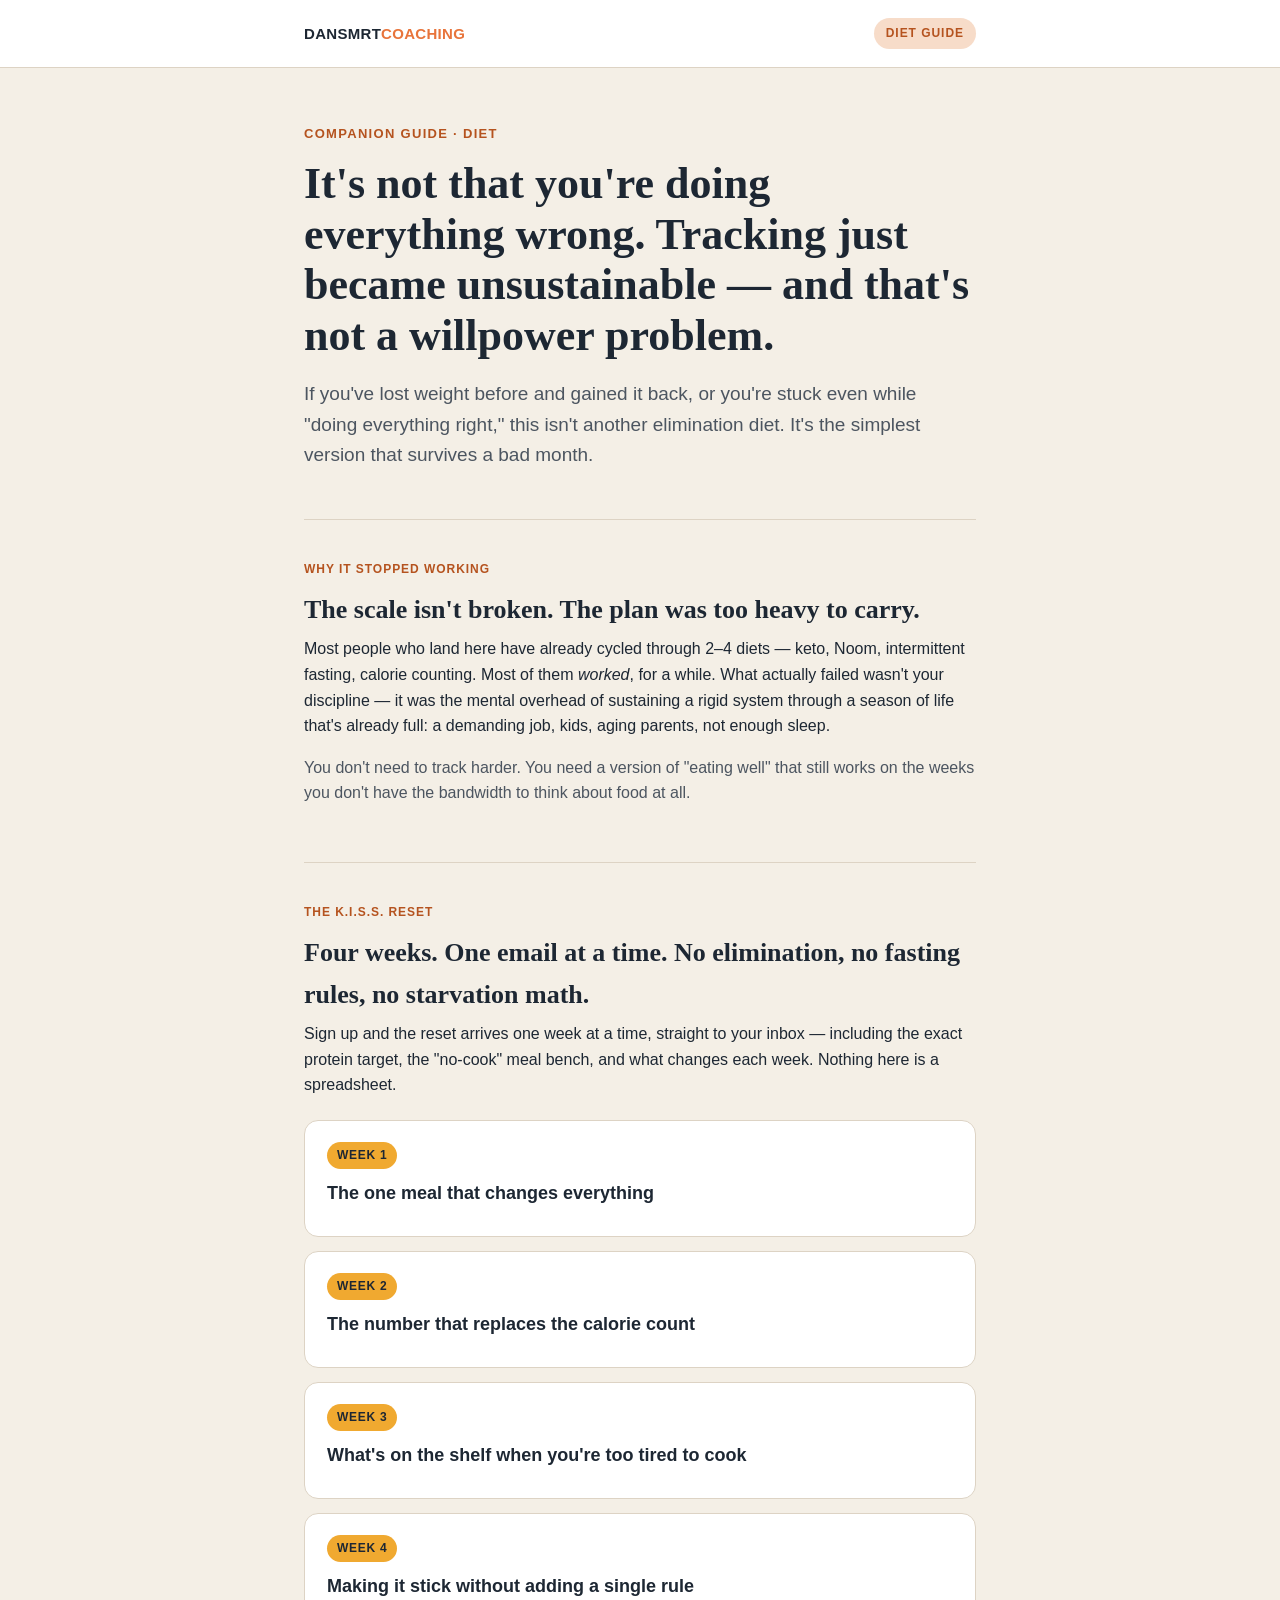
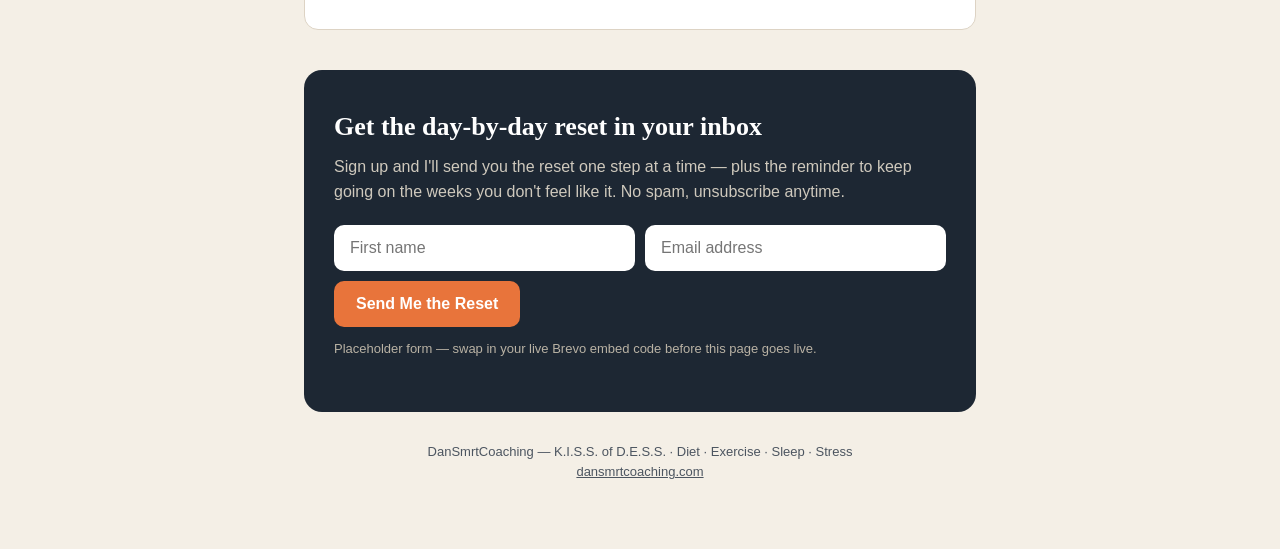
==== diet/index.html @ 99115223 "Convert pillar pages to teasers, finalize copy" ====
<!DOCTYPE html>
<html lang="en">
<head>
<meta charset="UTF-8">
<meta name="viewport" content="width=device-width, initial-scale=1.0">
<title>The 30-Day Diet Reset (After 40) | DanSmrtCoaching</title>
<meta name="description" content="It's not that you're doing everything wrong — tracking became unsustainable, not you. A simple 30-day diet reset built for real life after 40.">
<link rel="stylesheet" href="../styles.css">
</head>
<body>

<div class="topbar">
  <div class="wrap">
    <a class="brand" href="https://dansmrtcoaching.com">DanSmrt<span>Coaching</span></a>
    <span class="pillar-tag">Diet Guide</span>
  </div>
</div>

<div class="wrap">

  <section class="hero" style="border-top:none;">
    <p class="eyebrow">Companion Guide · Diet</p>
    <h1>It's not that you're doing everything wrong. Tracking just became unsustainable — and that's not a willpower problem.</h1>
    <p class="lede">If you've lost weight before and gained it back, or you're stuck even while "doing everything right," this isn't another elimination diet. It's the simplest version that survives a bad month.</p>
  </section>

  <section>
    <p class="section-kicker">Why It Stopped Working</p>
    <h2>The scale isn't broken. The plan was too heavy to carry.</h2>
    <p>Most people who land here have already cycled through 2–4 diets — keto, Noom, intermittent fasting, calorie counting. Most of them <em>worked</em>, for a while. What actually failed wasn't your discipline — it was the mental overhead of sustaining a rigid system through a season of life that's already full: a demanding job, kids, aging parents, not enough sleep.</p>
    <p class="muted">You don't need to track harder. You need a version of "eating well" that still works on the weeks you don't have the bandwidth to think about food at all.</p>
  </section>

  <section>
    <p class="section-kicker">The K.I.S.S. Reset</p>
    <h2>Four weeks. One email at a time. No elimination, no fasting rules, no starvation math.</h2>
    <p>Sign up and the reset arrives one week at a time, straight to your inbox — including the exact protein target, the "no-cook" meal bench, and what changes each week. Nothing here is a spreadsheet.</p>

    <div class="weeks">
      <div class="week-card">
        <span class="wk">Week 1</span>
        <h3>The one meal that changes everything</h3>
      </div>
      <div class="week-card">
        <span class="wk">Week 2</span>
        <h3>The number that replaces the calorie count</h3>
      </div>
      <div class="week-card">
        <span class="wk">Week 3</span>
        <h3>What's on the shelf when you're too tired to cook</h3>
      </div>
      <div class="week-card">
        <span class="wk">Week 4</span>
        <h3>Making it stick without adding a single rule</h3>
      </div>
    </div>
  </section>

  <section class="signup-box" style="border-top:none;">
    <h2>Get the day-by-day reset in your inbox</h2>
    <p class="muted">Sign up and I'll send you the reset one step at a time — plus the reminder to keep going on the weeks you don't feel like it. No spam, unsubscribe anytime.</p>

    <!-- BREVO_FORM_START
      Replace this block with the exact embed code from your Brevo signup form
      (Brevo dashboard → Contacts → Forms → Create a form → Embed).
      Suggested form fields: EMAIL, FIRSTNAME.
      Tag/list this form as "Diet Guide" so the welcome automation can send
      the right pillar's follow-up sequence.
    -->
    <form class="signup-form" action="#" method="post">
      <input type="text" name="FIRSTNAME" placeholder="First name" required>
      <input type="email" name="EMAIL" placeholder="Email address" required>
      <button type="submit" class="btn">Send Me the Reset</button>
    </form>
    <!-- BREVO_FORM_END -->

    <p class="form-note">Placeholder form — swap in your live Brevo embed code before this page goes live.</p>
  </section>

</div>

<footer>
  <div class="wrap">
    <p>DanSmrtCoaching — K.I.S.S. of D.E.S.S. · Diet · Exercise · Sleep · Stress<br>
    <a href="https://dansmrtcoaching.com">dansmrtcoaching.com</a></p>
  </div>
</footer>

</body>
</html>
---- styles.css ----
:root {
  --ink: #1d2733;
  --ink-soft: #4c5560;
  --paper: #f4efe6;
  --paper-raised: #ffffff;
  --line: #ddd3c4;
  --accent: #e8743b;
  --accent-soft: #f7dcc9;
  --accent-deep: #b5531f;
  --amber: #f0a930;
  --max: 720px;
  --radius: 14px;
}

* { box-sizing: border-box; }

html { scroll-behavior: smooth; }

body {
  margin: 0;
  background: var(--paper);
  color: var(--ink);
  font-family: -apple-system, BlinkMacSystemFont, "Segoe UI", Roboto, Helvetica, Arial, sans-serif;
  line-height: 1.6;
  -webkit-font-smoothing: antialiased;
}

.wrap {
  max-width: var(--max);
  margin: 0 auto;
  padding: 0 24px;
}

/* Top bar */
.topbar {
  padding: 18px 24px;
  border-bottom: 1px solid var(--line);
  background: var(--paper-raised);
}
.topbar .wrap { display: flex; align-items: center; justify-content: space-between; }
.brand {
  font-weight: 800;
  letter-spacing: 0.02em;
  text-decoration: none;
  color: var(--ink);
  font-size: 15px;
  text-transform: uppercase;
}
.brand span { color: var(--accent); }
.pillar-tag {
  font-size: 12px;
  font-weight: 700;
  letter-spacing: 0.08em;
  text-transform: uppercase;
  color: var(--accent-deep);
  background: var(--accent-soft);
  padding: 6px 12px;
  border-radius: 999px;
}

/* Hero */
.hero { padding: 56px 0 40px; }
.eyebrow {
  font-size: 13px;
  font-weight: 700;
  letter-spacing: 0.1em;
  text-transform: uppercase;
  color: var(--accent-deep);
  margin: 0 0 14px;
}
h1 {
  font-family: Georgia, "Times New Roman", serif;
  font-size: clamp(30px, 5vw, 44px);
  line-height: 1.15;
  margin: 0 0 18px;
  color: var(--ink);
}
.lede {
  font-size: 19px;
  color: var(--ink-soft);
  margin: 0 0 8px;
  max-width: 62ch;
}

/* Sections */
section { padding: 40px 0; border-top: 1px solid var(--line); }
h2 {
  font-family: Georgia, "Times New Roman", serif;
  font-size: 26px;
  margin: 0 0 6px;
}
.section-kicker {
  font-size: 12px;
  font-weight: 700;
  letter-spacing: 0.08em;
  text-transform: uppercase;
  color: var(--accent-deep);
  margin: 0 0 10px;
}
p { margin: 0 0 16px; }
.muted { color: var(--ink-soft); }

/* Week cards */
.weeks {
  display: grid;
  grid-template-columns: 1fr;
  gap: 14px;
  margin-top: 22px;
}
.week-card {
  background: var(--paper-raised);
  border: 1px solid var(--line);
  border-radius: var(--radius);
  padding: 20px 22px;
}
.week-card .wk {
  display: inline-block;
  font-size: 12px;
  font-weight: 800;
  letter-spacing: 0.06em;
  text-transform: uppercase;
  color: var(--ink);
  background: var(--amber);
  padding: 4px 10px;
  border-radius: 999px;
  margin-bottom: 10px;
}
.week-card h3 { margin: 0 0 8px; font-size: 18px; }
.week-card p:last-child { margin-bottom: 0; }

/* Permission list */
.permission {
  list-style: none;
  margin: 22px 0 0;
  padding: 0;
  display: grid;
  gap: 10px;
}
.permission li {
  background: var(--paper-raised);
  border: 1px solid var(--line);
  border-radius: 10px;
  padding: 12px 16px;
  display: flex;
  gap: 10px;
  align-items: baseline;
}
.permission li::before {
  content: "✕";
  color: var(--accent);
  font-weight: 800;
  flex-shrink: 0;
}

/* Signup box */
.signup-box {
  background: var(--ink);
  color: #f4efe6;
  border-radius: 18px;
  padding: 36px 30px;
  margin: 0;
}
.signup-box h2 { color: #fff; }
.signup-box .muted { color: #cfc9bd; }
.signup-form {
  display: flex;
  flex-wrap: wrap;
  gap: 10px;
  margin-top: 20px;
}
.signup-form input[type="email"],
.signup-form input[type="text"] {
  flex: 1 1 220px;
  padding: 14px 16px;
  border-radius: 10px;
  border: none;
  font-size: 16px;
}
.btn {
  display: inline-block;
  background: var(--accent);
  color: #fff;
  font-weight: 700;
  border: none;
  padding: 14px 22px;
  border-radius: 10px;
  font-size: 16px;
  cursor: pointer;
  text-decoration: none;
  text-align: center;
}
.btn:hover { background: var(--accent-deep); }
.form-note { font-size: 13px; color: #b9b2a4; margin-top: 12px; }

/* Apply CTA */
.apply-cta {
  background: var(--accent-soft);
  border: 1px solid var(--line);
  border-radius: var(--radius);
  padding: 28px 26px;
  text-align: center;
}
.apply-cta h2 { font-size: 22px; }
.apply-cta .btn { margin-top: 6px; background: var(--ink); }
.apply-cta .btn:hover { background: #000; }

footer {
  padding: 30px 0 50px;
  text-align: center;
  color: var(--ink-soft);
  font-size: 13px;
}
footer a { color: var(--ink-soft); }

@media (max-width: 480px) {
  .hero { padding: 40px 0 28px; }
  section { padding: 30px 0; }
}
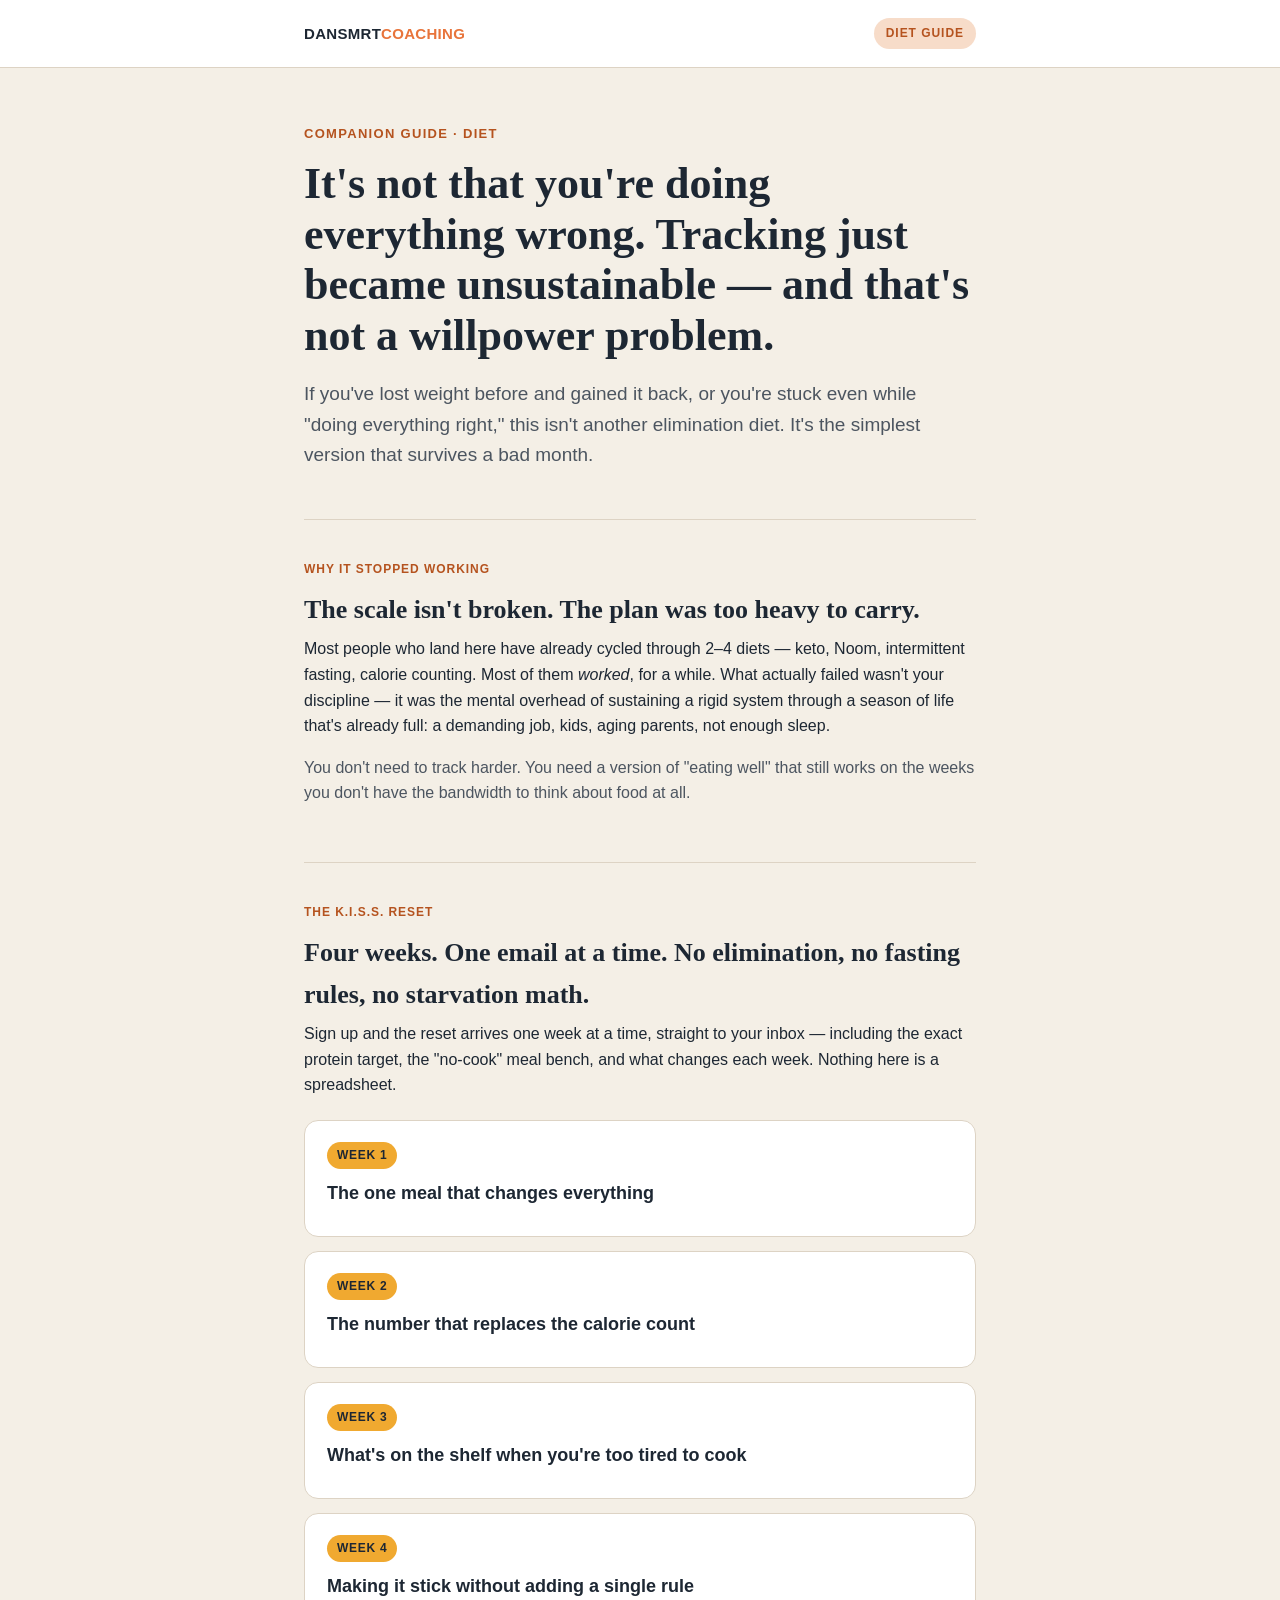
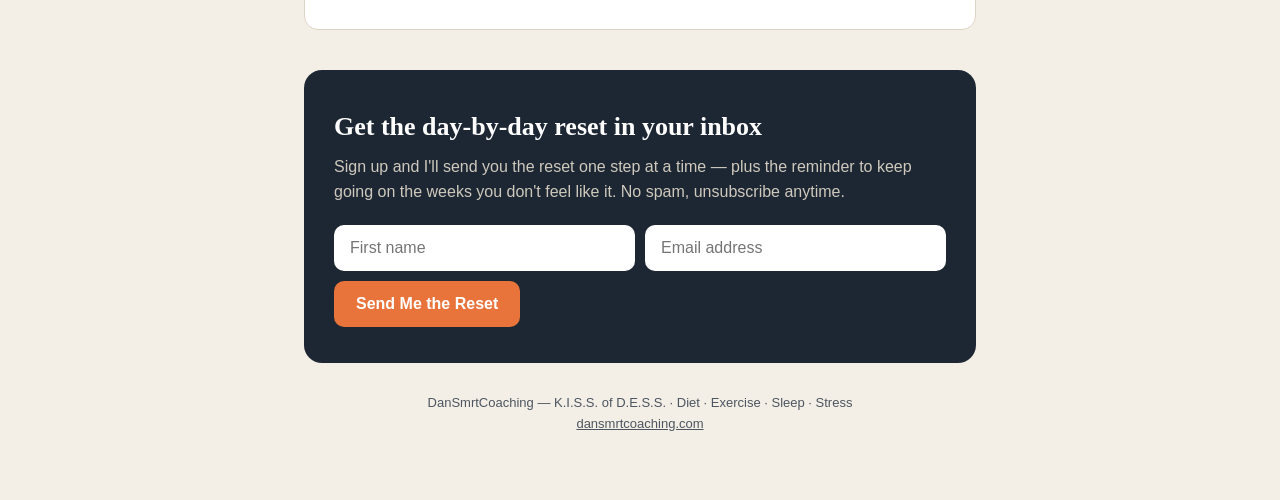
==== commit 2b2a3d29: "Wire diet signup form to Brevo" ====
--- a/diet/index.html
+++ b/diet/index.html
@@ -60,21 +60,19 @@
     <h2>Get the day-by-day reset in your inbox</h2>
     <p class="muted">Sign up and I'll send you the reset one step at a time — plus the reminder to keep going on the weeks you don't feel like it. No spam, unsubscribe anytime.</p>
 
-    <!-- BREVO_FORM_START
-      Replace this block with the exact embed code from your Brevo signup form
-      (Brevo dashboard → Contacts → Forms → Create a form → Embed).
-      Suggested form fields: EMAIL, FIRSTNAME.
-      Tag/list this form as "Diet Guide" so the welcome automation can send
-      the right pillar's follow-up sequence.
-    -->
-    <form class="signup-form" action="#" method="post">
+    <!-- BREVO_FORM_START -->
+    <form class="signup-form" method="POST"
+          action="https://f063ee57.sibforms.com/serve/[base64]"
+          target="_blank">
       <input type="text" name="FIRSTNAME" placeholder="First name" required>
       <input type="email" name="EMAIL" placeholder="Email address" required>
       <button type="submit" class="btn">Send Me the Reset</button>
+      <!-- Brevo required fields -->
+      <input type="text" name="email_address_check" value=""
+             style="position:absolute;left:-9999px;width:1px;height:1px;opacity:0;" tabindex="-1" autocomplete="off" aria-hidden="true">
+      <input type="hidden" name="locale" value="en">
     </form>
     <!-- BREVO_FORM_END -->
-
-    <p class="form-note">Placeholder form — swap in your live Brevo embed code before this page goes live.</p>
   </section>
 
 </div>
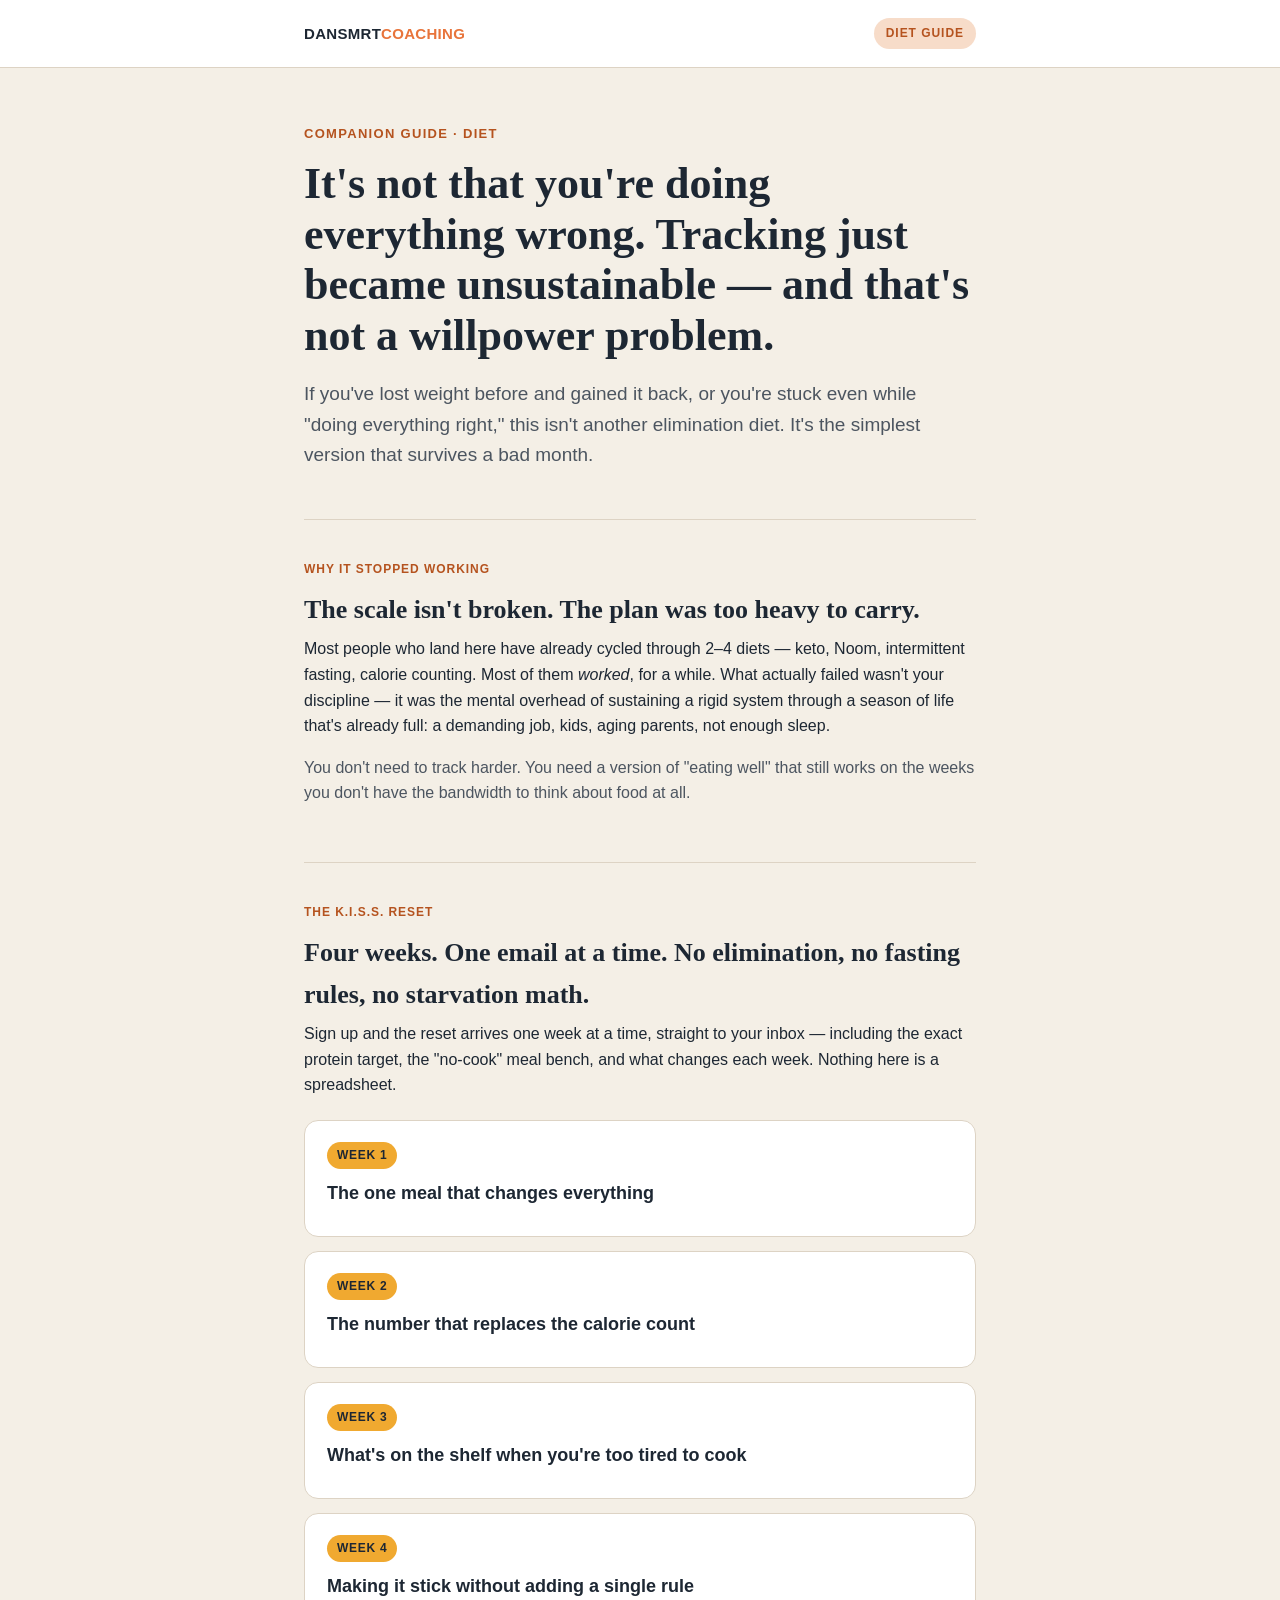
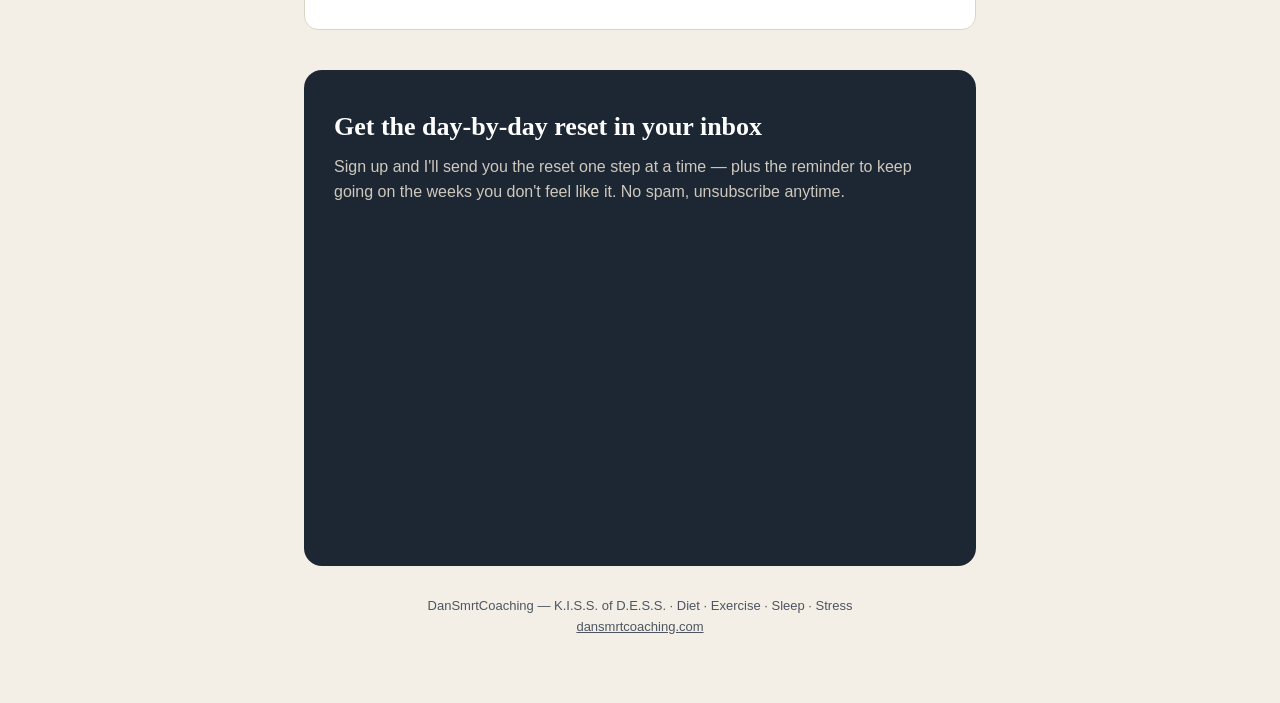
==== commit 89c9ed71: "Switch signup forms to Brevo iframe embeds Brevo silently discards form POSTs originating from guide" ====
--- a/diet/index.html
+++ b/diet/index.html
@@ -61,17 +61,8 @@
     <p class="muted">Sign up and I'll send you the reset one step at a time — plus the reminder to keep going on the weeks you don't feel like it. No spam, unsubscribe anytime.</p>
 
     <!-- BREVO_FORM_START -->
-    <form class="signup-form" method="POST"
-          action="https://f063ee57.sibforms.com/serve/[base64]"
-          target="_blank">
-      <input type="text" name="FIRSTNAME" placeholder="First name" required>
-      <input type="email" name="EMAIL" placeholder="Email address" required>
-      <button type="submit" class="btn">Send Me the Reset</button>
-      <!-- Brevo required fields -->
-      <input type="text" name="email_address_check" value=""
-             style="position:absolute;left:-9999px;width:1px;height:1px;opacity:0;" tabindex="-1" autocomplete="off" aria-hidden="true">
-      <input type="hidden" name="locale" value="en">
-    </form>
+    <iframe class="signup-frame" width="540" height="305" src="https://f063ee57.sibforms.com/v2/serve/[base64]"
+            frameborder="0" scrolling="auto" allowfullscreen></iframe>
     <!-- BREVO_FORM_END -->
   </section>
 
--- a/styles.css
+++ b/styles.css
@@ -216,3 +216,14 @@
   .hero { padding: 40px 0 28px; }
   section { padding: 30px 0; }
 }
+
+/* Brevo iframe signup form */
+.signup-frame {
+  display: block;
+  width: 100%;
+  max-width: 540px;
+  margin: 20px auto 0;
+  border: 0;
+  border-radius: 10px;
+  overflow: hidden;
+}
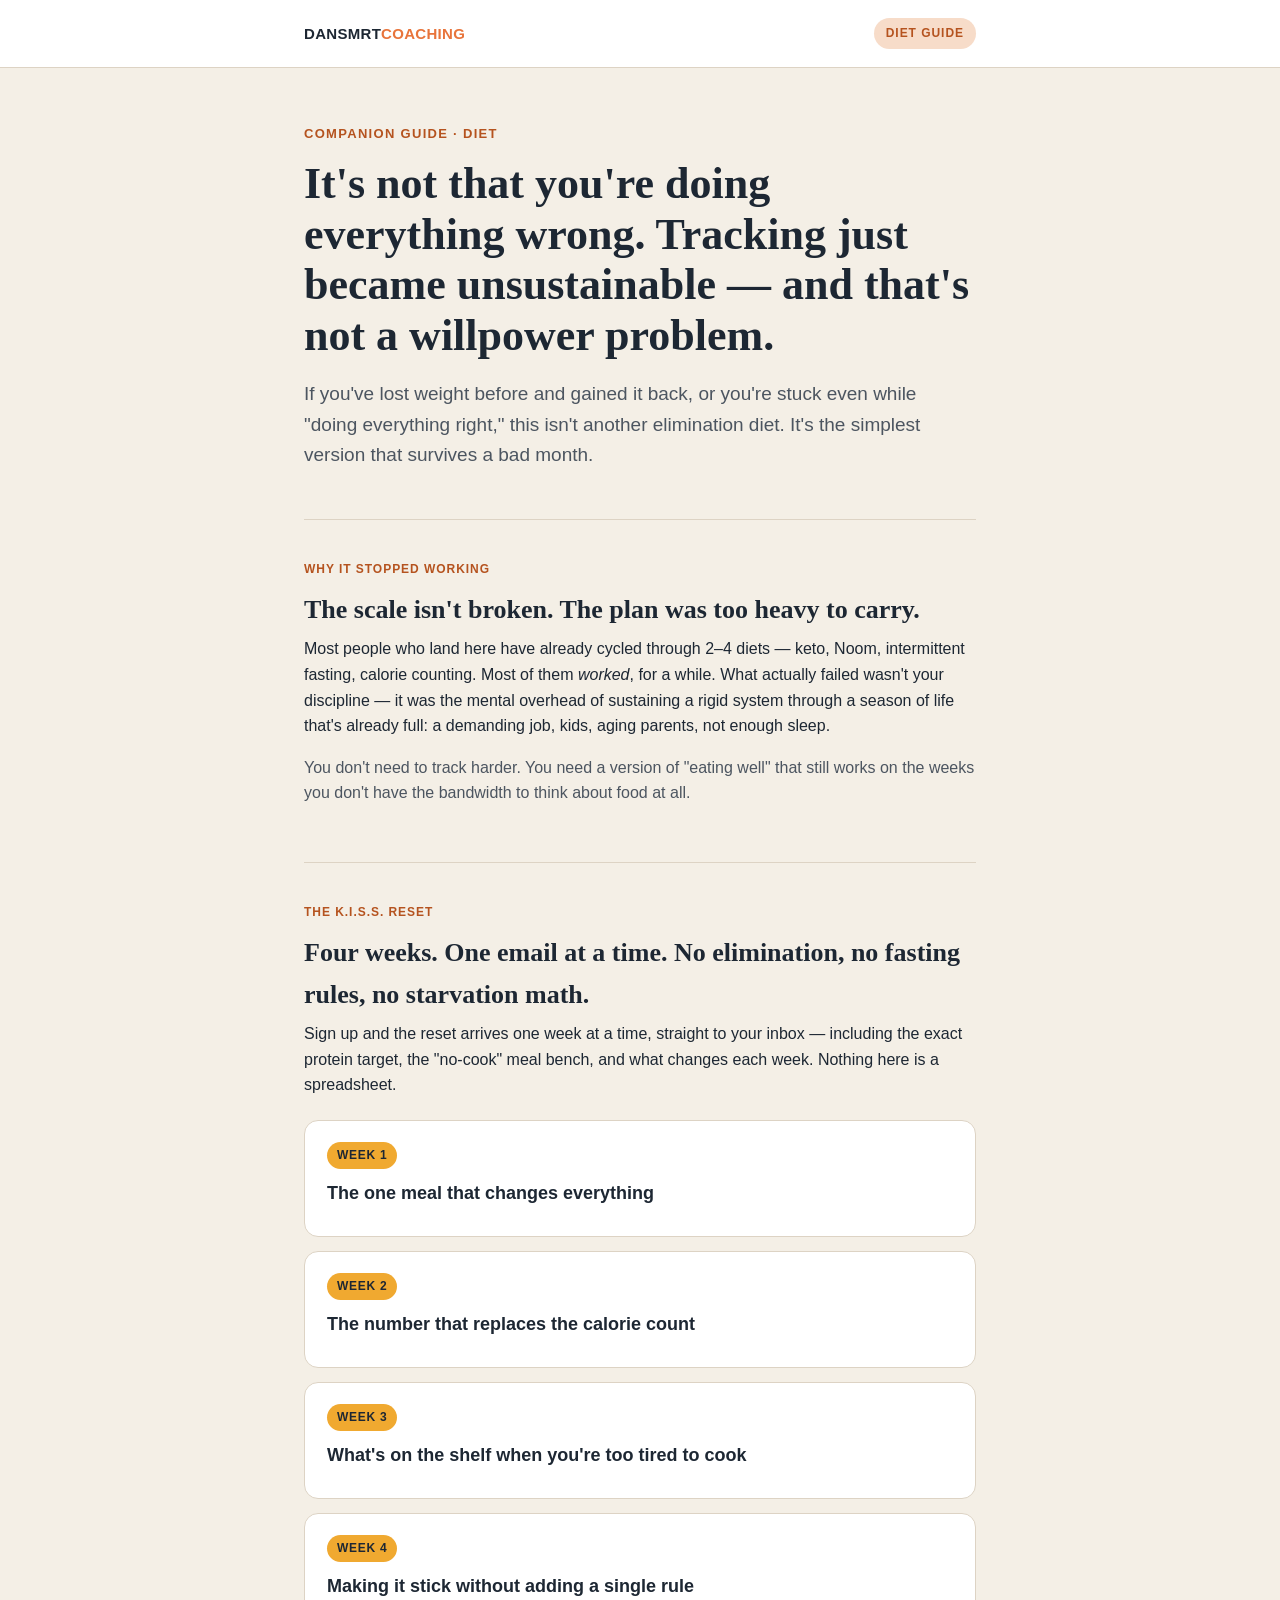
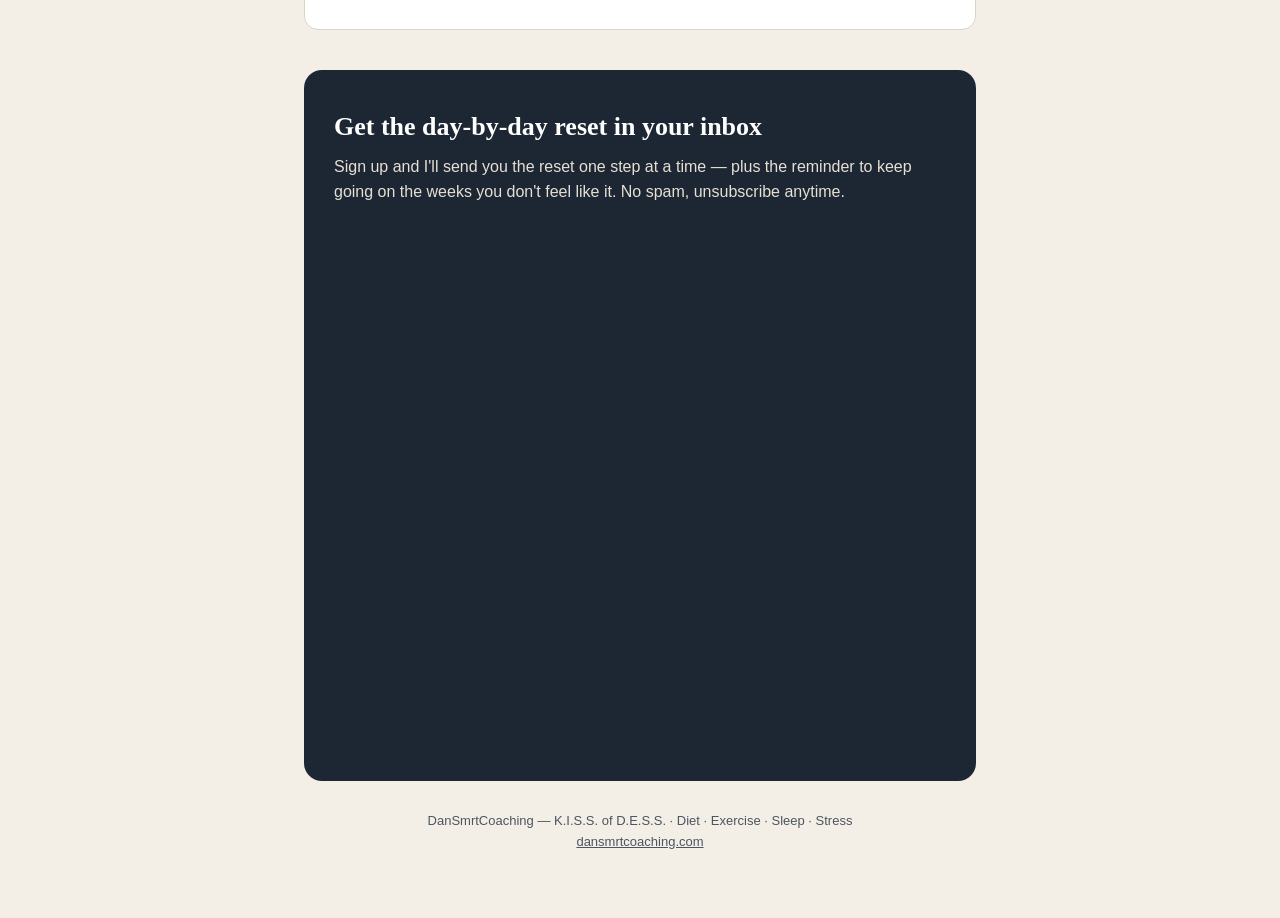
==== commit 11057d8e: "Enlarge signup iframes and raise text contrast Iframe height 305 -> 520 so the SUBSCRIBE button is v" ====
--- a/diet/index.html
+++ b/diet/index.html
@@ -61,7 +61,7 @@
     <p class="muted">Sign up and I'll send you the reset one step at a time — plus the reminder to keep going on the weeks you don't feel like it. No spam, unsubscribe anytime.</p>
 
     <!-- BREVO_FORM_START -->
-    <iframe class="signup-frame" width="540" height="305" src="https://f063ee57.sibforms.com/v2/serve/[base64]"
+    <iframe class="signup-frame" width="540" height="520" src="https://f063ee57.sibforms.com/v2/serve/[base64]"
             frameborder="0" scrolling="auto" allowfullscreen></iframe>
     <!-- BREVO_FORM_END -->
   </section>
--- a/styles.css
+++ b/styles.css
@@ -161,7 +161,7 @@
   margin: 0;
 }
 .signup-box h2 { color: #fff; }
-.signup-box .muted { color: #cfc9bd; }
+.signup-box .muted { color: #e6e0d4; }
 .signup-form {
   display: flex;
   flex-wrap: wrap;
@@ -190,7 +190,7 @@
   text-align: center;
 }
 .btn:hover { background: var(--accent-deep); }
-.form-note { font-size: 13px; color: #b9b2a4; margin-top: 12px; }
+.form-note { font-size: 14px; color: #ddd6c8; margin-top: 12px; }
 
 /* Apply CTA */
 .apply-cta {
@@ -222,8 +222,13 @@
   display: block;
   width: 100%;
   max-width: 540px;
+  min-height: 520px;
   margin: 20px auto 0;
   border: 0;
   border-radius: 10px;
   overflow: hidden;
 }
+
+/* Apply page — email CTA */
+.apply-questions { margin: 18px 0 0; padding-left: 22px; color: #f4efe6; font-size: 17px; }
+.apply-questions li { margin-bottom: 8px; }
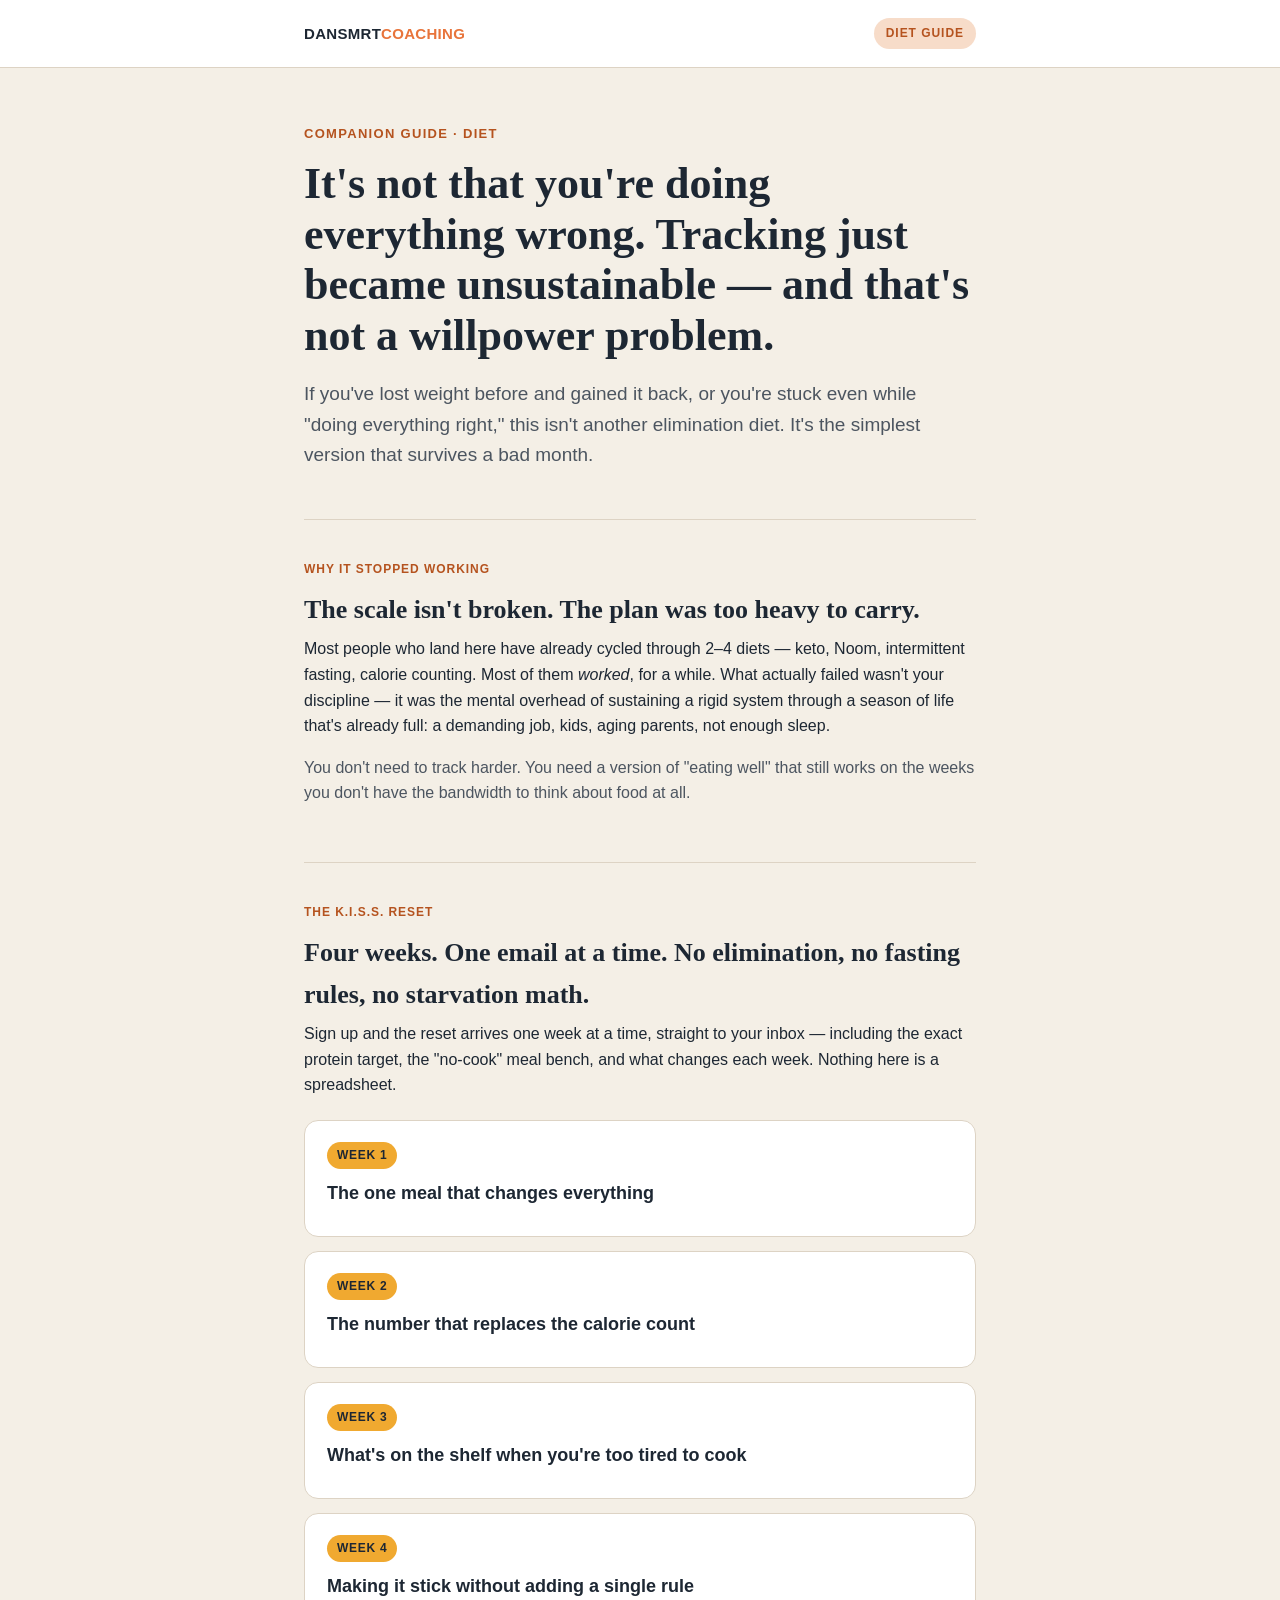
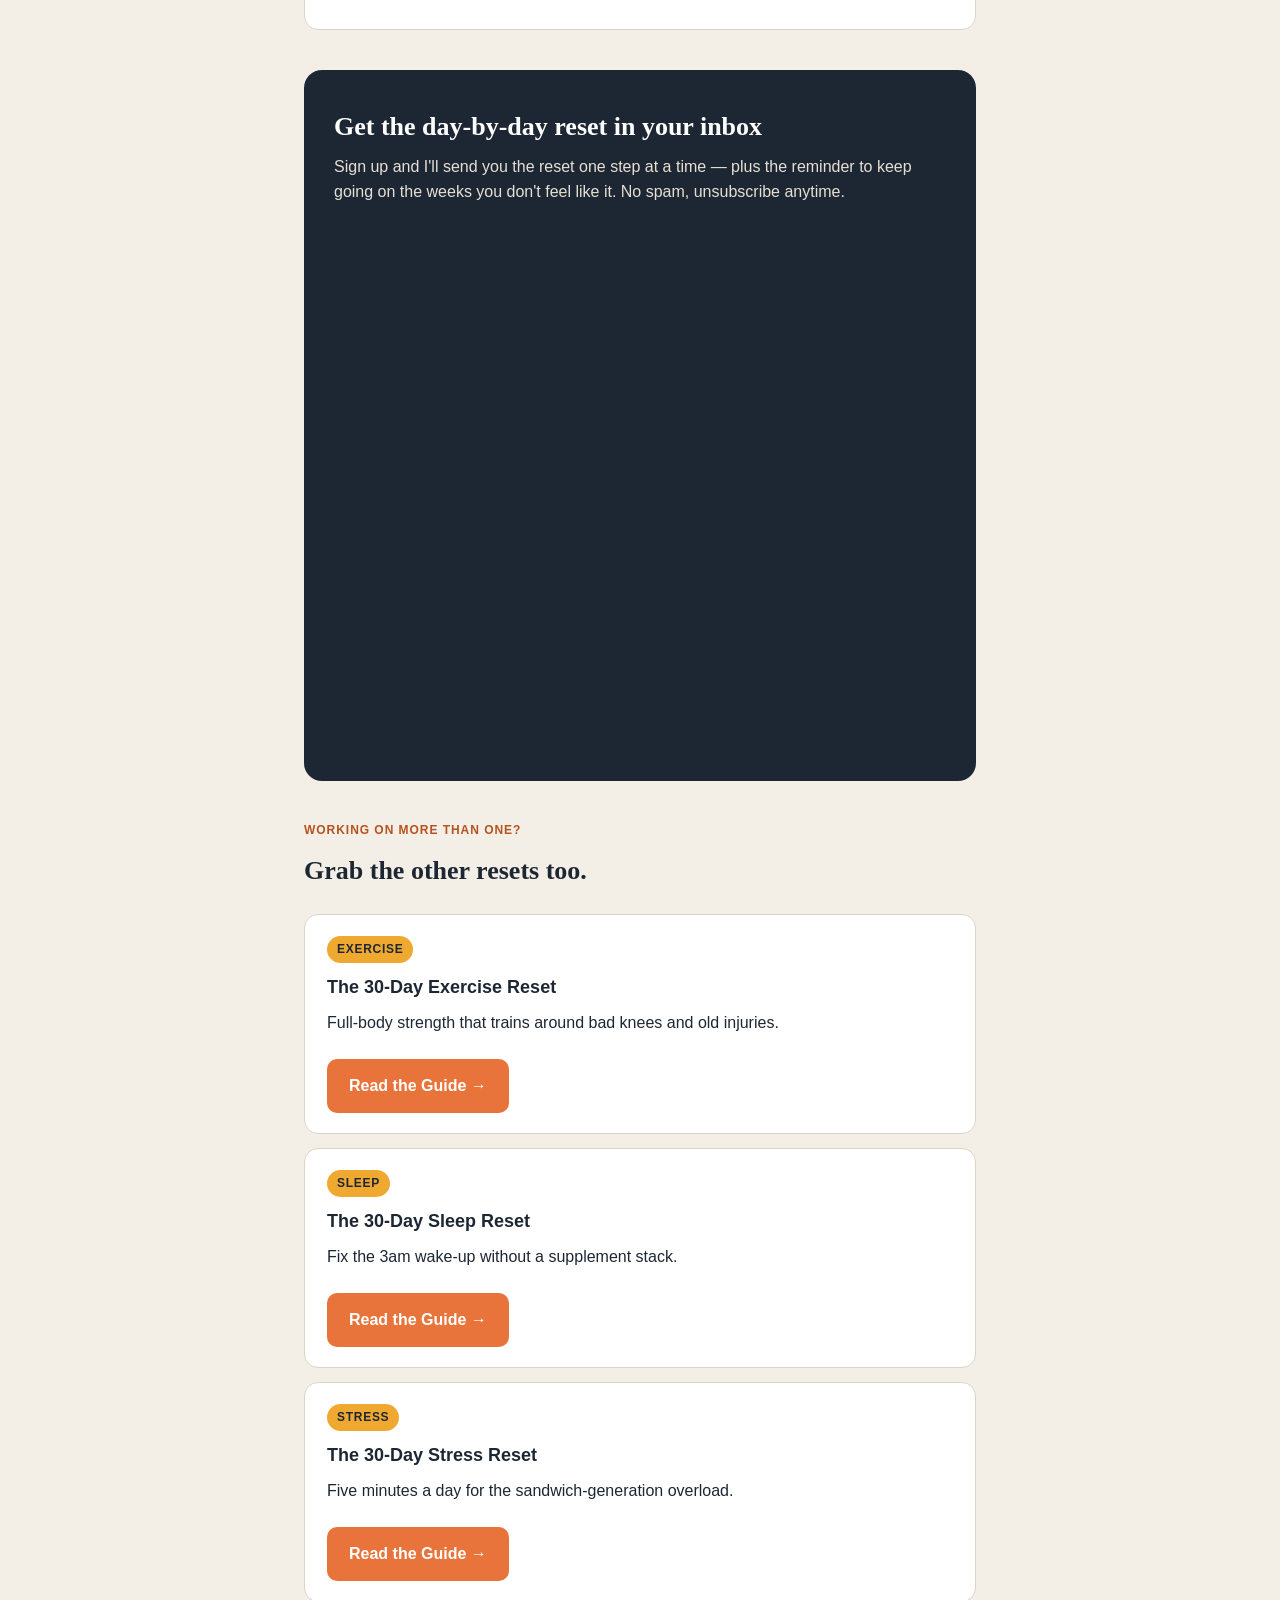
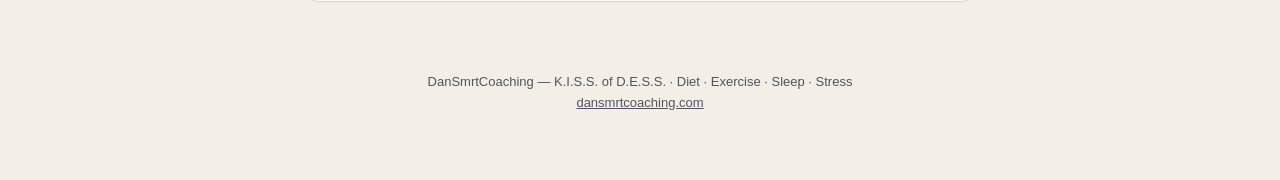
==== commit eb689318: "Add cross-links to other 3 guides on each pillar page Co-Authored-By: Claude Opus 5 <noreply@anthrop" ====
--- a/diet/index.html
+++ b/diet/index.html
@@ -66,6 +66,31 @@
     <!-- BREVO_FORM_END -->
   </section>
 
+<section style="border-top:none;">
+ <p class="section-kicker">Working On More Than One?</p>
+ <h2>Grab the other resets too.</h2>
+ <div class="weeks">
+ <div class="week-card">
+ <span class="wk">Exercise</span>
+ <h3>The 30-Day Exercise Reset</h3>
+ <p>Full-body strength that trains around bad knees and old injuries.</p>
+ <a class="btn" href="../exercise/" style="margin-top:8px;display:inline-block;">Read the Guide →</a>
+ </div>
+ <div class="week-card">
+ <span class="wk">Sleep</span>
+ <h3>The 30-Day Sleep Reset</h3>
+ <p>Fix the 3am wake-up without a supplement stack.</p>
+ <a class="btn" href="../sleep/" style="margin-top:8px;display:inline-block;">Read the Guide →</a>
+ </div>
+ <div class="week-card">
+ <span class="wk">Stress</span>
+ <h3>The 30-Day Stress Reset</h3>
+ <p>Five minutes a day for the sandwich-generation overload.</p>
+ <a class="btn" href="../stress/" style="margin-top:8px;display:inline-block;">Read the Guide →</a>
+ </div>
+ </div>
+</section>
+
 </div>
 
 <footer>
